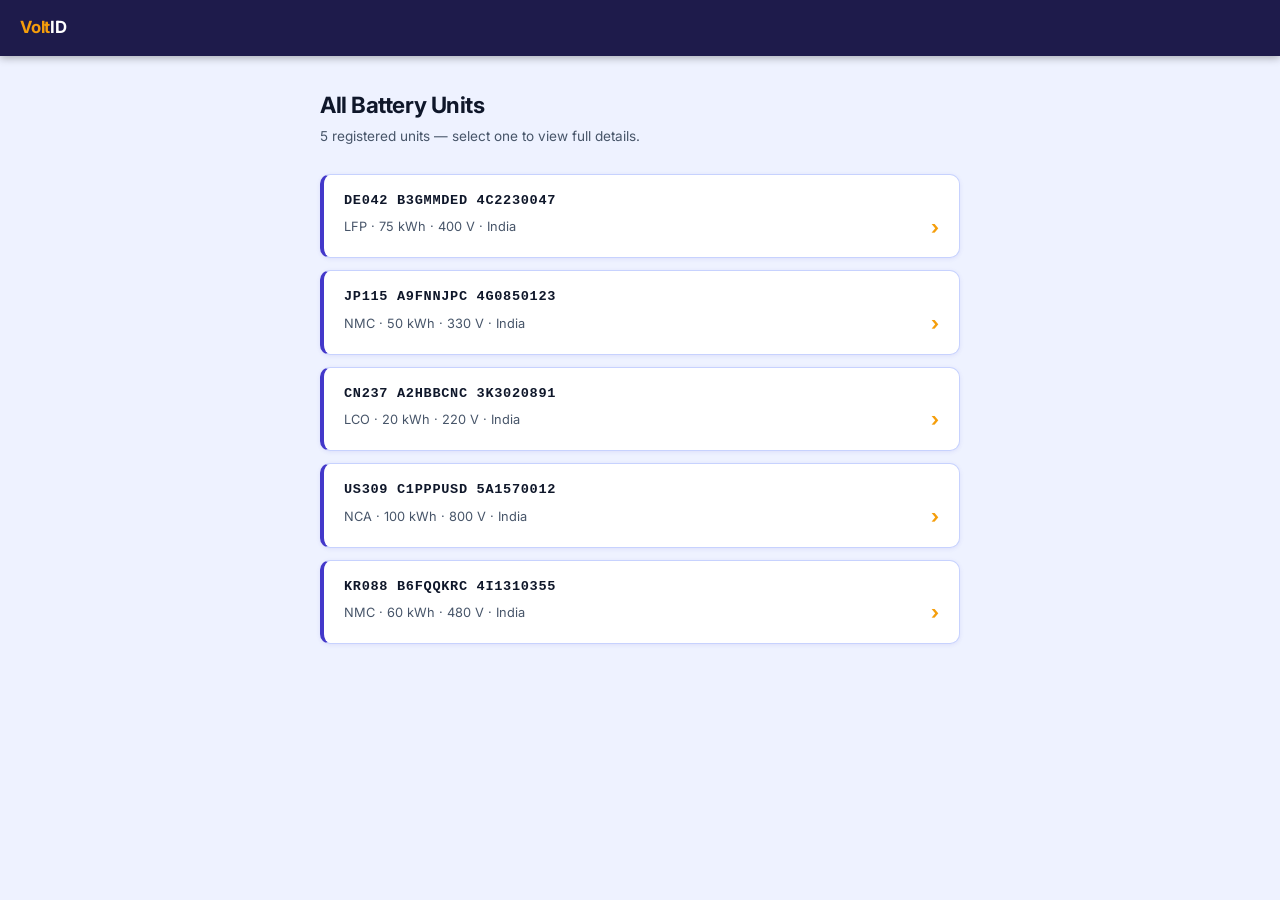
==== index.html @ ee95da45 "Initial commit" ====
<!DOCTYPE html>
<html lang="en">
<head>
  <meta charset="UTF-8" />
  <meta name="viewport" content="width=device-width, initial-scale=1.0" />
  <title>Battery Passcode — Battery Registry</title>
  <link rel="stylesheet" href="style.css" />
</head>
<body>

<header class="topbar">
  <a class="topbar-mark" href="index.html"><span class="mark-volt">Volt</span>ID</a>
</header>

<main class="page">
  <h1 class="index-heading">All Battery Units</h1>
  <p class="index-sub">5 registered units — select one to view full details.</p>

  <div class="battery-grid"></div>
</main>

<script src="batteries.js"></script>
<script>renderIndex();</script>
</body>
</html>
---- style.css ----
@import url('https://fonts.googleapis.com/css2?family=Inter:wght@300;400;500;600;700&display=swap');

:root {
  --bg: #eef2ff;
  --surface: #ffffff;
  --border: #c7d2fe;
  --border-light: #e0e7ff;
  --text-primary: #0f172a;
  --text-secondary: #475569;
  --text-muted: #818cf8;
  --indigo: #4338ca;
  --indigo-dark: #3730a3;
  --indigo-deeper: #1e1b4b;
  --indigo-light: #e0e7ff;
  --amber: #f59e0b;
  --amber-dark: #d97706;
  --label-bg: #f5f3ff;
  --radius-sm: 6px;
  --radius-md: 10px;
  --shadow-sm: 0 1px 4px rgba(67, 56, 202, 0.1);
  --shadow-md: 0 6px 20px rgba(67, 56, 202, 0.18);
}

*, *::before, *::after { box-sizing: border-box; }

body {
  margin: 0;
  font-family: 'Inter', -apple-system, BlinkMacSystemFont, 'Segoe UI', sans-serif;
  -webkit-font-smoothing: antialiased;
  background: var(--bg);
  color: var(--text-primary);
  font-size: 16px;
  line-height: 1.5;
}

/* ── Top Bar ── */
.topbar {
  background: var(--indigo-deeper);
  height: 56px;
  display: flex;
  align-items: center;
  justify-content: space-between;
  padding: 0 20px;
  position: sticky;
  top: 0;
  z-index: 10;
  box-shadow: 0 2px 8px rgba(0, 0, 0, 0.3);
}

.topbar-mark {
  font-size: 1.05rem;
  font-weight: 700;
  letter-spacing: -0.01em;
  color: #ffffff;
  text-decoration: none;
}

.topbar-mark .mark-volt {
  color: var(--amber);
}

.topbar-back {
  font-size: 0.82rem;
  font-weight: 500;
  color: #a5b4fc;
  text-decoration: none;
  transition: color 0.15s;
}

.topbar-back:hover { color: #ffffff; }

/* ── Page content wrapper ── */
.page {
  max-width: 680px;
  margin: 0 auto;
  padding: 32px 20px 60px;
}

/* ── BPAN number display ── */
.bpan-label {
  font-size: 0.68rem;
  font-weight: 700;
  letter-spacing: 0.16em;
  text-transform: uppercase;
  color: var(--indigo);
  margin: 0 0 6px;
}

.bpan-number {
  font-family: 'Courier New', Courier, monospace;
  font-size: 1.3rem;
  font-weight: 700;
  color: var(--text-primary);
  letter-spacing: 0.06em;
  margin: 0 0 28px;
  word-break: break-all;
}

/* ── Section cards ── */
.section {
  background: var(--surface);
  border: 1px solid var(--border);
  border-radius: var(--radius-md);
  overflow: hidden;
  box-shadow: var(--shadow-sm);
  margin-bottom: 16px;
}

.section-title {
  padding: 10px 16px;
  font-size: 0.68rem;
  font-weight: 700;
  letter-spacing: 0.14em;
  text-transform: uppercase;
  color: #ffffff;
  background: var(--indigo);
  margin: 0;
}

.field-row {
  display: flex;
  border-bottom: 1px solid var(--border-light);
}

.field-row:last-child { border-bottom: none; }

.field-label {
  width: 180px;
  flex-shrink: 0;
  padding: 11px 16px;
  font-size: 0.72rem;
  font-weight: 600;
  color: var(--indigo);
  text-transform: uppercase;
  letter-spacing: 0.06em;
  background: var(--label-bg);
  border-right: 1px solid var(--border-light);
  display: flex;
  align-items: center;
}

.field-value {
  padding: 11px 16px;
  font-size: 0.875rem;
  font-weight: 500;
  color: var(--text-primary);
  display: flex;
  align-items: center;
}

/* ── Index page battery cards ── */
.battery-grid {
  display: flex;
  flex-direction: column;
  gap: 12px;
}

.battery-card {
  display: block;
  background: var(--surface);
  border: 1px solid var(--border);
  border-left: 4px solid var(--indigo);
  border-radius: var(--radius-md);
  padding: 16px 20px;
  text-decoration: none;
  color: inherit;
  box-shadow: var(--shadow-sm);
  transition: box-shadow 0.15s, transform 0.12s;
}

.battery-card:hover {
  box-shadow: var(--shadow-md);
  transform: translateY(-2px);
}

.card-bpan {
  font-family: 'Courier New', Courier, monospace;
  font-size: 0.85rem;
  font-weight: 700;
  color: var(--text-primary);
  letter-spacing: 0.05em;
  margin: 0 0 6px;
}

.card-meta {
  font-size: 0.8rem;
  color: var(--text-secondary);
  margin: 0;
}

.card-arrow {
  float: right;
  color: var(--amber);
  font-size: 1.2rem;
  font-weight: 700;
  margin-top: -24px;
}

/* ── Index heading ── */
.index-heading {
  font-size: 1.4rem;
  font-weight: 700;
  color: var(--text-primary);
  letter-spacing: -0.02em;
  margin: 0 0 4px;
}

.index-sub {
  font-size: 0.85rem;
  color: var(--text-secondary);
  margin: 0 0 28px;
}

/* ── Responsive ── */
@media (max-width: 480px) {
  .topbar { padding: 0 16px; }
  .page { padding: 24px 16px 48px; }
  .bpan-number { font-size: 1rem; }
  .field-row { flex-direction: column; }
  .field-label { width: 100%; border-right: none; border-bottom: 1px solid var(--border-light); }
  .field-value { font-size: 0.875rem; }
}
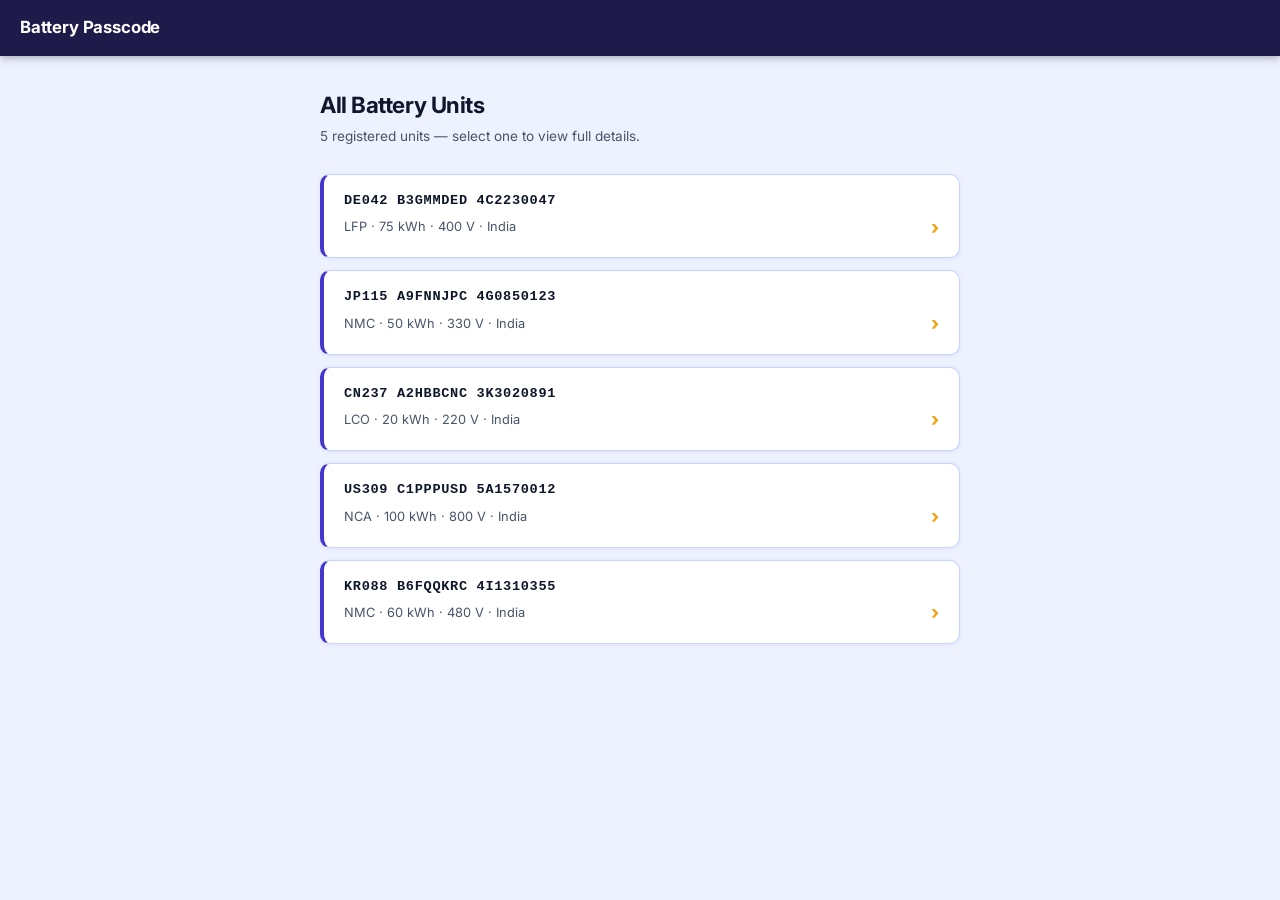
==== commit 5428b4eb: "Initial commit" ====
--- a/index.html
+++ b/index.html
@@ -9,7 +9,7 @@
 <body>
 
 <header class="topbar">
-  <a class="topbar-mark" href="index.html"><span class="mark-volt">Volt</span>ID</a>
+  <a class="topbar-mark" href="index.html">Battery Passcode</a>
 </header>
 
 <main class="page">
